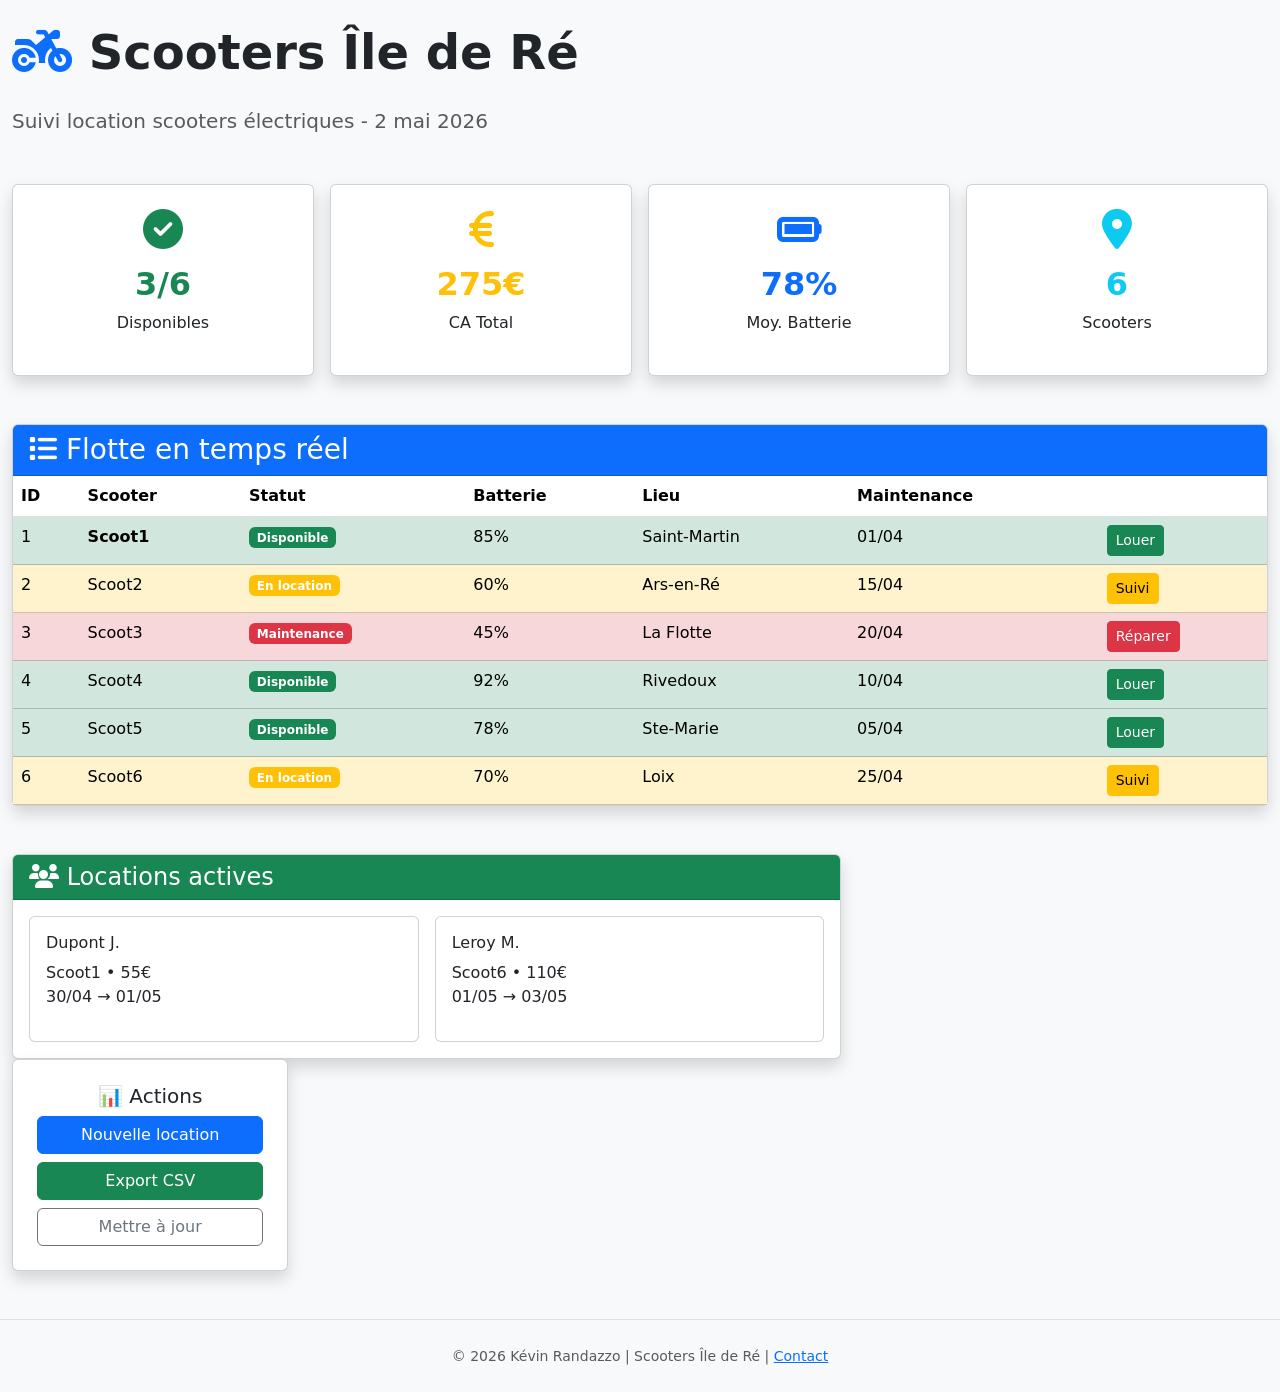
==== index.html @ bfd1e90f "Create index.html" ====
<!DOCTYPE html>
<html lang="fr">
<head>
<meta charset="UTF-8">
<meta name="viewport" content="width=device-width, initial-scale=1.0">
<title>Scooters Île de Ré - Dashboard</title>
<link href="https://cdn.jsdelivr.net/npm/bootstrap@5.3.3/dist/css/bootstrap.min.css" rel="stylesheet">
<link href="https://cdnjs.cloudflare.com/ajax/libs/font-awesome/6.5.1/css/all.min.css" rel="stylesheet">
</head>
<body class="bg-light">
<div class="container-fluid py-4">
<h1 class="display-5 fw-bold mb-4"><i class="fas fa-motorcycle text-primary"></i> Scooters Île de Ré</h1>
<p class="lead text-muted mb-5">Suivi location scooters électriques - 2 mai 2026</p>

<!-- Stats -->
<div class="row g-3 mb-5">
<div class="col-md-3"><div class="card h-100 shadow"><div class="card-body text-center p-4">
<i class="fas fa-check-circle text-success fs-1 mb-3"></i><h2 class="fw-bold text-success">3/6</h2><p>Disponibles</p></div></div></div>
<div class="col-md-3"><div class="card h-100 shadow"><div class="card-body text-center p-4">
<i class="fas fa-euro-sign text-warning fs-1 mb-3"></i><h2 class="fw-bold text-warning">275€</h2><p>CA Total</p></div></div></div>
<div class="col-md-3"><div class="card h-100 shadow"><div class="card-body text-center p-4">
<i class="fas fa-battery-full text-primary fs-1 mb-3"></i><h2 class="fw-bold text-primary">78%</h2><p>Moy. Batterie</p></div></div></div>
<div class="col-md-3"><div class="card h-100 shadow"><div class="card-body text-center p-4">
<i class="fas fa-map-marker-alt text-info fs-1 mb-3"></i><h2 class="fw-bold text-info">6</h2><p>Scooters</p></div></div></div>
</div>

<!-- Tableau flotte -->
<div class="card shadow mb-5">
<div class="card-header bg-primary text-white"><h3 class="mb-0"><i class="fas fa-list"></i> Flotte en temps réel</h3></div>
<div class="table-responsive">
<table class="table table-hover mb-0">
<thead><tr><th>ID</th><th>Scooter</th><th>Statut</th><th>Batterie</th><th>Lieu</th><th>Maintenance</th><th></th></tr></thead>
<tbody>
<tr class="table-success"><td>1</td><td><strong>Scoot1</strong></td><td><span class="badge bg-success">Disponible</span></td><td>85%</td><td>Saint-Martin</td><td>01/04</td><td><button class="btn btn-sm btn-success">Louer</button></td></tr>
<tr class="table-warning"><td>2</td><td>Scoot2</td><td><span class="badge bg-warning">En location</span></td><td>60%</td><td>Ars-en-Ré</td><td>15/04</td><td><button class="btn btn-sm btn-warning">Suivi</button></td></tr>
<tr class="table-danger"><td>3</td><td>Scoot3</td><td><span class="badge bg-danger">Maintenance</span></td><td>45%</td><td>La Flotte</td><td>20/04</td><td><button class="btn btn-sm btn-danger">Réparer</button></td></tr>
<tr class="table-success"><td>4</td><td>Scoot4</td><td><span class="badge bg-success">Disponible</span></td><td>92%</td><td>Rivedoux</td><td>10/04</td><td><button class="btn btn-sm btn-success">Louer</button></td></tr>
<tr class="table-success"><td>5</td><td>Scoot5</td><td><span class="badge bg-success">Disponible</span></td><td>78%</td><td>Ste-Marie</td><td>05/04</td><td><button class="btn btn-sm btn-success">Louer</button></td></tr>
<tr class="table-warning"><td>6</td><td>Scoot6</td><td><span class="badge bg-warning">En location</span></td><td>70%</td><td>Loix</td><td>25/04</td><td><button class="btn btn-sm btn-warning">Suivi</button></td></tr>
</tbody>
</table>
</div>
</div>

<!-- Locations -->
<div class="row">
<div class="col-lg-8">
<div class="card shadow">
<div class="card-header bg-success text-white"><h4 class="mb-0"><i class="fas fa-users"></i> Locations actives</h4></div>
<div class="card-body">
<div class="row g-3">
<div class="col-md-6"><div class="card h-100"><div class="card-body"><h6>Dupont J.</h6><p>Scoot1 • 55€<br>30/04 → 01/05</p></div></div></div>
<div class="col-md-6"><div class="card h-100"><div class="card-body"><h6>Leroy M.</h6><p>Scoot6 • 110€<br>01/05 → 03/05</p></div></div></div>
</div>
</div>
</div>
<div class="col-lg-4">
<div class="card shadow h-100"><div class="card-body text-center p-4"><h5>📊 Actions</h5>
<a href="#" class="btn btn-primary w-100 mb-2">Nouvelle location</a>
<a href="#" class="btn btn-success w-100 mb-2">Export CSV</a>
<a href="#" class="btn btn-outline-secondary w-100">Mettre à jour</a></div></div>
</div>
</div>

<footer class="mt-5 pt-4 border-top text-center text-muted">
<small>© 2026 Kévin Randazzo | Scooters Île de Ré | <a href="#">Contact</a></small>
</footer>
</div>
<script src="https://cdn.jsdelivr.net/npm/bootstrap@5.3.3/dist/js/bootstrap.bundle.min.js"></script>
</body>
</html>
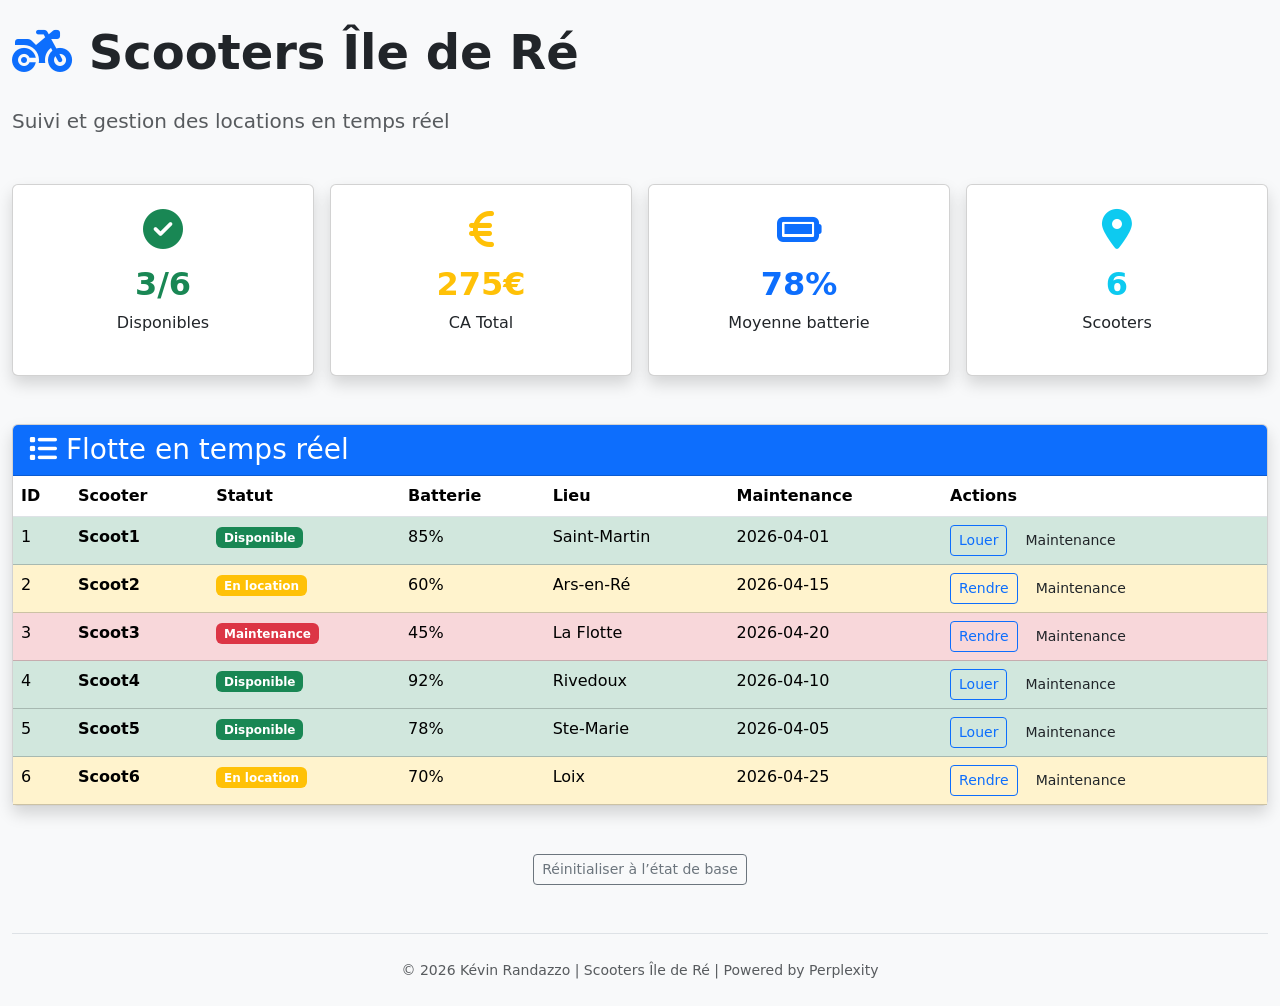
==== commit f63dce37: "Update index.html" ====
--- a/index.html
+++ b/index.html
@@ -1,71 +1,209 @@
 <!DOCTYPE html>
 <html lang="fr">
 <head>
-<meta charset="UTF-8">
-<meta name="viewport" content="width=device-width, initial-scale=1.0">
-<title>Scooters Île de Ré - Dashboard</title>
-<link href="https://cdn.jsdelivr.net/npm/bootstrap@5.3.3/dist/css/bootstrap.min.css" rel="stylesheet">
-<link href="https://cdnjs.cloudflare.com/ajax/libs/font-awesome/6.5.1/css/all.min.css" rel="stylesheet">
+  <meta charset="UTF-8">
+  <meta name="viewport" content="width=device-width, initial-scale=1.0">
+  <title>Scooters Île de Ré - Suivi interactif</title>
+  <link href="https://cdn.jsdelivr.net/npm/bootstrap@5.3.3/dist/css/bootstrap.min.css" rel="stylesheet">
+  <link href="https://cdnjs.cloudflare.com/ajax/libs/font-awesome/6.5.1/css/all.min.css" rel="stylesheet">
 </head>
 <body class="bg-light">
-<div class="container-fluid py-4">
-<h1 class="display-5 fw-bold mb-4"><i class="fas fa-motorcycle text-primary"></i> Scooters Île de Ré</h1>
-<p class="lead text-muted mb-5">Suivi location scooters électriques - 2 mai 2026</p>
-
-<!-- Stats -->
-<div class="row g-3 mb-5">
-<div class="col-md-3"><div class="card h-100 shadow"><div class="card-body text-center p-4">
-<i class="fas fa-check-circle text-success fs-1 mb-3"></i><h2 class="fw-bold text-success">3/6</h2><p>Disponibles</p></div></div></div>
-<div class="col-md-3"><div class="card h-100 shadow"><div class="card-body text-center p-4">
-<i class="fas fa-euro-sign text-warning fs-1 mb-3"></i><h2 class="fw-bold text-warning">275€</h2><p>CA Total</p></div></div></div>
-<div class="col-md-3"><div class="card h-100 shadow"><div class="card-body text-center p-4">
-<i class="fas fa-battery-full text-primary fs-1 mb-3"></i><h2 class="fw-bold text-primary">78%</h2><p>Moy. Batterie</p></div></div></div>
-<div class="col-md-3"><div class="card h-100 shadow"><div class="card-body text-center p-4">
-<i class="fas fa-map-marker-alt text-info fs-1 mb-3"></i><h2 class="fw-bold text-info">6</h2><p>Scooters</p></div></div></div>
-</div>
-
-<!-- Tableau flotte -->
-<div class="card shadow mb-5">
-<div class="card-header bg-primary text-white"><h3 class="mb-0"><i class="fas fa-list"></i> Flotte en temps réel</h3></div>
-<div class="table-responsive">
-<table class="table table-hover mb-0">
-<thead><tr><th>ID</th><th>Scooter</th><th>Statut</th><th>Batterie</th><th>Lieu</th><th>Maintenance</th><th></th></tr></thead>
-<tbody>
-<tr class="table-success"><td>1</td><td><strong>Scoot1</strong></td><td><span class="badge bg-success">Disponible</span></td><td>85%</td><td>Saint-Martin</td><td>01/04</td><td><button class="btn btn-sm btn-success">Louer</button></td></tr>
-<tr class="table-warning"><td>2</td><td>Scoot2</td><td><span class="badge bg-warning">En location</span></td><td>60%</td><td>Ars-en-Ré</td><td>15/04</td><td><button class="btn btn-sm btn-warning">Suivi</button></td></tr>
-<tr class="table-danger"><td>3</td><td>Scoot3</td><td><span class="badge bg-danger">Maintenance</span></td><td>45%</td><td>La Flotte</td><td>20/04</td><td><button class="btn btn-sm btn-danger">Réparer</button></td></tr>
-<tr class="table-success"><td>4</td><td>Scoot4</td><td><span class="badge bg-success">Disponible</span></td><td>92%</td><td>Rivedoux</td><td>10/04</td><td><button class="btn btn-sm btn-success">Louer</button></td></tr>
-<tr class="table-success"><td>5</td><td>Scoot5</td><td><span class="badge bg-success">Disponible</span></td><td>78%</td><td>Ste-Marie</td><td>05/04</td><td><button class="btn btn-sm btn-success">Louer</button></td></tr>
-<tr class="table-warning"><td>6</td><td>Scoot6</td><td><span class="badge bg-warning">En location</span></td><td>70%</td><td>Loix</td><td>25/04</td><td><button class="btn btn-sm btn-warning">Suivi</button></td></tr>
-</tbody>
-</table>
-</div>
-</div>
-
-<!-- Locations -->
-<div class="row">
-<div class="col-lg-8">
-<div class="card shadow">
-<div class="card-header bg-success text-white"><h4 class="mb-0"><i class="fas fa-users"></i> Locations actives</h4></div>
-<div class="card-body">
-<div class="row g-3">
-<div class="col-md-6"><div class="card h-100"><div class="card-body"><h6>Dupont J.</h6><p>Scoot1 • 55€<br>30/04 → 01/05</p></div></div></div>
-<div class="col-md-6"><div class="card h-100"><div class="card-body"><h6>Leroy M.</h6><p>Scoot6 • 110€<br>01/05 → 03/05</p></div></div></div>
-</div>
-</div>
-</div>
-<div class="col-lg-4">
-<div class="card shadow h-100"><div class="card-body text-center p-4"><h5>📊 Actions</h5>
-<a href="#" class="btn btn-primary w-100 mb-2">Nouvelle location</a>
-<a href="#" class="btn btn-success w-100 mb-2">Export CSV</a>
-<a href="#" class="btn btn-outline-secondary w-100">Mettre à jour</a></div></div>
-</div>
-</div>
-
-<footer class="mt-5 pt-4 border-top text-center text-muted">
-<small>© 2026 Kévin Randazzo | Scooters Île de Ré | <a href="#">Contact</a></small>
-</footer>
-</div>
-<script src="https://cdn.jsdelivr.net/npm/bootstrap@5.3.3/dist/js/bootstrap.bundle.min.js"></script>
+
+  <div class="container-fluid py-4">
+
+    <h1 class="display-5 fw-bold mb-4"><i class="fas fa-motorcycle text-primary"></i> Scooters Île de Ré</h1>
+    <p class="lead text-muted mb-5">Suivi et gestion des locations en temps réel</p>
+
+    <!-- Statistiques -->
+    <div class="row g-3 mb-5">
+
+      <div class="col-md-3">
+        <div class="card h-100 shadow">
+          <div class="card-body text-center p-4">
+            <i class="fas fa-check-circle text-success fs-1 mb-3"></i>
+            <h2 class="fw-bold text-success" id="stat-dispo">3/6</h2>
+            <p>Disponibles</p>
+          </div>
+        </div>
+      </div>
+
+      <div class="col-md-3">
+        <div class="card h-100 shadow">
+          <div class="card-body text-center p-4">
+            <i class="fas fa-euro-sign text-warning fs-1 mb-3"></i>
+            <h2 class="fw-bold text-warning" id="stat-ca">275€</h2>
+            <p>CA Total</p>
+          </div>
+        </div>
+      </div>
+
+      <div class="col-md-3">
+        <div class="card h-100 shadow">
+          <div class="card-body text-center p-4">
+            <i class="fas fa-battery-full text-primary fs-1 mb-3"></i>
+            <h2 class="fw-bold text-primary">78%</h2>
+            <p>Moyenne batterie</p>
+          </div>
+        </div>
+      </div>
+
+      <div class="col-md-3">
+        <div class="card h-100 shadow">
+          <div class="card-body text-center p-4">
+            <i class="fas fa-map-marker-alt text-info fs-1 mb-3"></i>
+            <h2 class="fw-bold text-info" id="stat-total">6</h2>
+            <p>Scooters</p>
+          </div>
+        </div>
+      </div>
+
+    </div>
+
+    <!-- Tableau flotte interactive -->
+    <div class="card shadow mb-5">
+      <div class="card-header bg-primary text-white">
+        <h3 class="mb-0"><i class="fas fa-list"></i> Flotte en temps réel</h3>
+      </div>
+      <div class="table-responsive">
+        <table class="table table-hover mb-0">
+          <thead>
+            <tr>
+              <th>ID</th>
+              <th>Scooter</th>
+              <th>Statut</th>
+              <th>Batterie</th>
+              <th>Lieu</th>
+              <th>Maintenance</th>
+              <th>Actions</th>
+            </tr>
+          </thead>
+          <tbody id="scooters-table">
+            <!-- Les lignes sont générées par JavaScript -->
+          </tbody>
+        </table>
+      </div>
+    </div>
+
+    <!-- Bouton de réinitialisation (optionnel) -->
+    <div class="text-center mt-3">
+      <button id="reset-defaults" class="btn btn-sm btn-outline-secondary">Réinitialiser à l’état de base</button>
+    </div>
+
+    <!-- Footer -->
+    <footer class="mt-5 pt-4 border-top text-center text-muted">
+      <small>
+        © 2026 Kévin Randazzo | Scooters Île de Ré | Powered by Perplexity
+      </small>
+    </footer>
+
+  </div>
+
+  <!-- Script de gestion des scooters -->
+  <script>
+    const defaultScooters = [
+      { id: 1, nom: "Scoot1", statut: "disponible", batterie: 85, localisation: "Saint-Martin", maintenance: "2026-04-01" },
+      { id: 2, nom: "Scoot2", statut: "en location", batterie: 60, localisation: "Ars-en-Ré", maintenance: "2026-04-15" },
+      { id: 3, nom: "Scoot3", statut: "maintenance", batterie: 45, localisation: "La Flotte", maintenance: "2026-04-20" },
+      { id: 4, nom: "Scoot4", statut: "disponible", batterie: 92, localisation: "Rivedoux", maintenance: "2026-04-10" },
+      { id: 5, nom: "Scoot5", statut: "disponible", batterie: 78, localisation: "Ste-Marie", maintenance: "2026-04-05" },
+      { id: 6, nom: "Scoot6", statut: "en location", batterie: 70, localisation: "Loix", maintenance: "2026-04-25" }
+    ];
+
+    function loadScooters() {
+      const json = localStorage.getItem("scooters");
+      return json ? JSON.parse(json) : [...defaultScooters];
+    }
+
+    function saveScooters(scooters) {
+      localStorage.setItem("scooters", JSON.stringify(scooters));
+    }
+
+    // Charger les scooters
+    let scooters = loadScooters();
+
+    // Mettre à jour l’affichage
+    function renderTable() {
+      const tbody = document.getElementById("scooters-table");
+      tbody.innerHTML = "";
+
+      let dispo = 0, enLocation = 0, total = scooters.length;
+
+      scooters.forEach(s => {
+        const tr = document.createElement("tr");
+        const statutClass = s.statut === "disponible"
+          ? "table-success"
+          : s.statut === "en location"
+          ? "table-warning"
+          : "table-danger";
+
+        const buttonText = s.statut === "disponible"
+          ? "Louer"
+          : s.statut === "en location"
+          ? "Rendre"
+          : "Rendre";
+
+        tr.classList.add(statutClass);
+
+        tr.innerHTML = `
+          <td>${s.id}</td>
+          <td><strong>${s.nom}</strong></td>
+          <td><span class="badge bg-${s.statut === "disponible" ? "success" : s.statut === "en location" ? "warning" : "danger"}">${s.statut.charAt(0).toUpperCase() + s.statut.slice(1)}</span></td>
+          <td>${s.batterie}%</td>
+          <td>${s.localisation}</td>
+          <td>${s.maintenance}</td>
+          <td>
+            <button class="btn btn-sm btn-outline-primary cta-btn" data-id="${s.id}" data-action="toggle">
+              ${buttonText}
+            </button>
+            <button class="btn btn-sm cta-maint ms-1" data-id="${s.id}" data-action="maint">
+              Maintenance
+            </button>
+          </td>
+        `;
+        tbody.appendChild(tr);
+
+        if (s.statut === "disponible") dispo++;
+        if (s.statut === "en location") enLocation++;
+      });
+
+      // Mettre à jour les stats
+      document.getElementById("stat-dispo").textContent = `${dispo}/${total}`;
+      document.getElementById("stat-total").textContent = total;
+    }
+
+    // Gestion des clics
+    document.addEventListener("click", (e) => {
+      if (e.target.matches(".cta-btn")) {
+        const id = parseInt(e.target.dataset.id);
+        const scooter = scooters.find(s => s.id === id);
+        if (!scooter) return;
+
+        if (scooter.statut === "disponible") {
+          scooter.statut = "en location";
+        } else if (scooter.statut === "en location") {
+          scooter.statut = "disponible";
+        }
+      } else if (e.target.matches(".cta-maint")) {
+        const id = parseInt(e.target.dataset.id);
+        const scooter = scooters.find(s => s.id === id);
+        if (!scooter) return;
+
+        scooter.maintenance = new Date().toISOString().slice(0, 10);
+        scooter.statut = "maintenance";
+      } else if (e.target.id === "reset-defaults") {
+        localStorage.removeItem("scooters");
+        scooters = [...defaultScooters];
+      }
+
+      saveScooters(scooters);
+      renderTable();
+    });
+
+    // Initialisation
+    renderTable();
+  </script>
+
+  <!-- Bootstrap JS -->
+  <script src="https://cdn.jsdelivr.net/npm/bootstrap@5.3.3/dist/js/bootstrap.bundle.min.js"></script>
 </body>
 </html>
